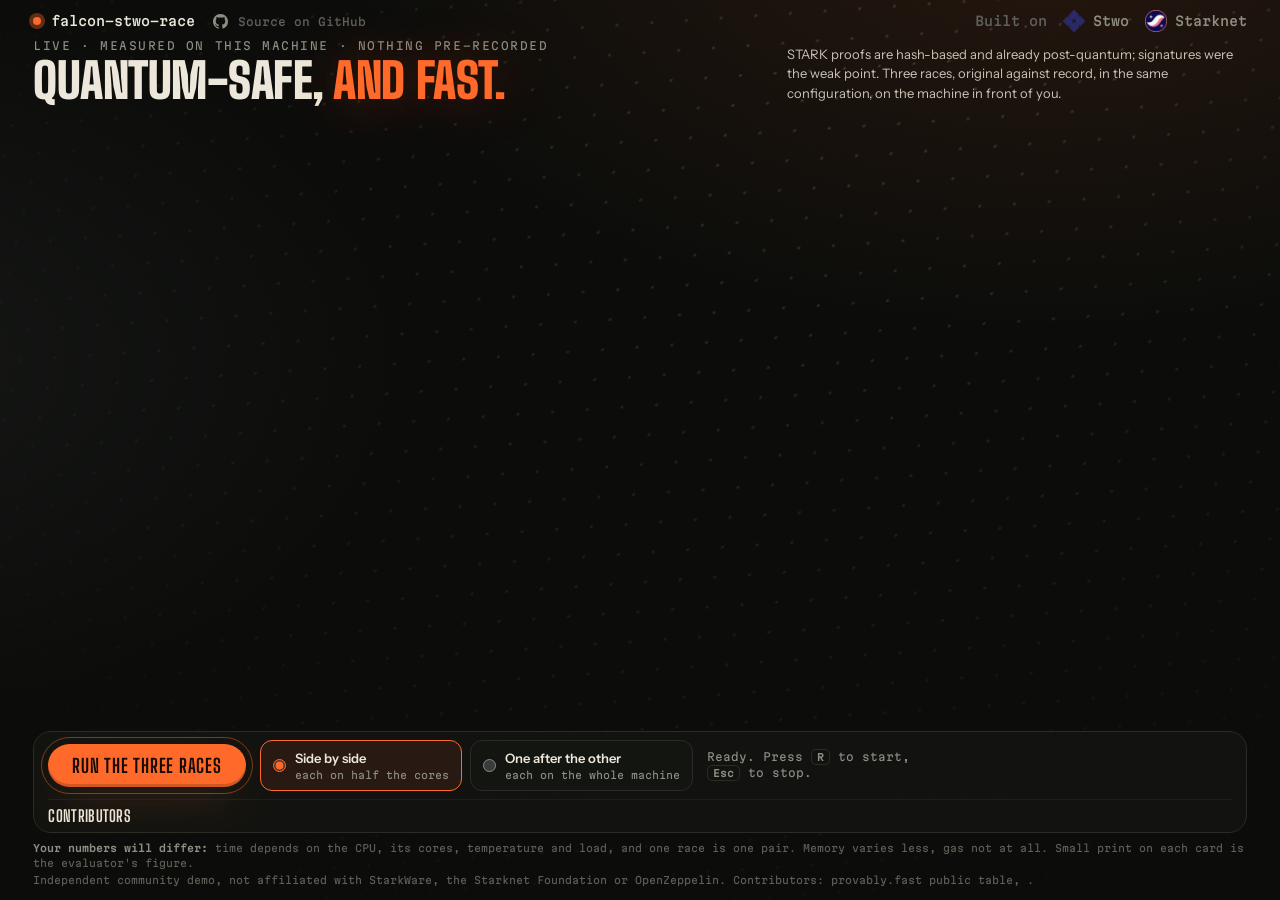
==== web/index.html @ d7d241d5 "Equal card headers, contributors under the run controls, compact text The three cards share their ro" ====
<!doctype html>
<html lang="en">
<head>
  <meta charset="utf-8">
  <meta name="viewport" content="width=device-width, initial-scale=1">
  <title>Falcon × Stwo Race</title>
  <meta name="description" content="Original against record, measured live on this machine: a full Stwo proof, a light proof, and a Falcon-512 signature check on Starknet.">
  <link rel="preconnect" href="https://fonts.googleapis.com">
  <link rel="preconnect" href="https://fonts.gstatic.com" crossorigin>
  <link href="https://fonts.googleapis.com/css2?family=Big+Shoulders+Display:wght@500;700;900&family=Instrument+Sans:wght@400;500;600&family=Martian+Mono:wght@300;400;600&display=swap" rel="stylesheet">
  <link rel="stylesheet" href="styles.css">
</head>
<body>
  <div class="lattice" aria-hidden="true"></div>
  <div class="grain" aria-hidden="true"></div>

  <div class="app">
    <header class="top">
      <a class="brand" href="https://github.com/Nadai2010/falcon-stwo-race" target="_blank" rel="noopener">
        <span class="dot"></span> falcon-stwo-race
        <svg class="gh" viewBox="0 0 16 16" aria-hidden="true"><path fill="currentColor" d="M8 0C3.58 0 0 3.58 0 8c0 3.54 2.29 6.53 5.47 7.59.4.07.55-.17.55-.38 0-.19-.01-.82-.01-1.49-2.01.37-2.53-.49-2.69-.94-.09-.23-.48-.94-.82-1.13-.28-.15-.68-.52-.01-.53.63-.01 1.08.58 1.23.82.72 1.21 1.87.87 2.33.66.07-.52.28-.87.51-1.07-1.78-.2-3.64-.89-3.64-3.95 0-.87.31-1.59.82-2.15-.08-.2-.36-1.02.08-2.12 0 0 .67-.21 2.2.82.64-.18 1.32-.27 2-.27.68 0 1.36.09 2 .27 1.53-1.04 2.2-.82 2.2-.82.44 1.1.16 1.92.08 2.12.51.56.82 1.27.82 2.15 0 3.07-1.87 3.75-3.65 3.95.29.25.54.73.54 1.48 0 1.07-.01 1.93-.01 2.2 0 .21.15.46.55.38A8.013 8.013 0 0016 8c0-4.42-3.58-8-8-8z"/></svg>
        <span class="gh-label">Source on GitHub</span>
      </a>
      <div class="built" aria-label="Built on">
        <span>Built on</span>
        <a href="https://github.com/starkware-libs/stwo" target="_blank" rel="noopener"><img src="assets/starkware-libs.png" alt="">Stwo</a>
        <a href="https://www.starknet.io/" target="_blank" rel="noopener"><img src="assets/starknet-io.png" alt="">Starknet</a>
      </div>
    </header>

    <section class="hero">
      <div class="hero-title">
        <p class="eyebrow">Live · measured on this machine · nothing pre-recorded</p>
        <h1>Quantum-safe, <em>and fast.</em></h1>
      </div>
      <p class="lede">STARK proofs are hash-based and already post-quantum; signatures were the weak point. Three races, original against record, in the same configuration, on the machine in front of you.</p>
    </section>

    <section id="lanes" class="lanes" aria-live="polite"></section>

    <section class="dock">
      <div class="dock-run">
        <button id="go" class="go" type="button">
          <span class="go-ring" aria-hidden="true"></span>
          <span class="go-label">Run the three races</span>
        </button>
        <div class="mode" role="radiogroup" aria-label="How the two sides share the machine">
          <label><input type="radio" name="mode" value="parallel" checked> <span>Side by side</span><small>each on half the cores</small></label>
          <label><input type="radio" name="mode" value="sequential"> <span>One after the other</span><small>each on the whole machine</small></label>
        </div>
        <p class="status" id="status">Ready. Press <kbd>R</kbd> to start, <kbd>Esc</kbd> to stop.</p>
      </div>
      <div class="dock-people">
        <p class="people-head"><span>Contributors</span><small id="people-count"></small></p>
        <ul id="people" class="people"></ul>
      </div>
    </section>

    <footer class="foot">
      <p id="setup" class="setup" hidden></p>
      <p><b>Your numbers will differ:</b> time depends on the CPU, its cores, temperature and load, and one race is one pair. Memory varies less, gas not at all. Small print on each card is the evaluator's figure.</p>
      <p>Independent community demo, not affiliated with StarkWare, the Starknet Foundation or OpenZeppelin. Contributors: provably.fast public table, <span id="people-date"></span>.</p>
    </footer>
  </div>

  <template id="lane-tpl">
    <article class="lane">
      <div class="lane-info">
        <div class="lane-text">
          <div class="kicker-row"><p class="kicker"></p><a class="challenge" target="_blank" rel="noopener"><span></span> <i aria-hidden="true">→</i></a></div>
          <h3 class="lane-title"></h3>
          <p class="lane-sub"></p>
        </div>
        <div class="verdict" hidden><span class="verdict-num"></span><span class="verdict-txt"></span></div>
        <p class="official"></p>
      </div>
      <div class="lane-race">
        <div class="sides">
          <div class="side" data-side="original">
            <div class="side-head"><span class="swatch"></span><span class="chip"></span></div>
            <span class="side-label"></span>
            <div class="readouts"><span class="r-main">—</span><span class="r-sub"></span></div>
          </div>
          <div class="side" data-side="record">
            <div class="side-head"><span class="swatch"></span><span class="chip"></span></div>
            <span class="side-label"></span>
            <div class="readouts"><span class="r-main">—</span><span class="r-sub"></span></div>
          </div>
        </div>
        <div class="viz">
          <canvas class="plot"></canvas>
          <div class="gasbars" hidden>
            <div class="gasbar" data-side="original"><i></i><b></b></div>
            <div class="gasbar" data-side="record"><i></i><b></b></div>
            <div class="gasscale"><span>0</span><span>Sierra gas per verification, same input on both sides</span></div>
          </div>
        </div>
      </div>
    </article>
  </template>

  <script src="app.js" type="module"></script>
</body>
</html>
---- web/styles.css ----
:root {
  --ink: #0b0c0a;
  --panel: rgba(20, 22, 18, 0.80);
  --panel-solid: #141612;
  --line: #2a2d26;
  --line-soft: #1d1f1a;
  --paper: #ece7da;
  --muted: #8e8f84;
  --faint: #5f6158;
  --orig: #a9b2b8;
  --orig-soft: rgba(169, 178, 184, 0.07);
  --rec: #ff6a2b;
  --rec-soft: rgba(255, 106, 43, 0.09);
  --rec-glow: rgba(255, 106, 43, 0.35);
  --ok: #c4f45f;
  --bad: #ff4d6a;
  --display: "Big Shoulders Display", "Arial Narrow", sans-serif;
  --body: "Instrument Sans", "Helvetica Neue", sans-serif;
  --mono: "Martian Mono", ui-monospace, monospace;
  --r: 18px;
  --gutter: clamp(16px, 2.6vw, 48px);
  --ease: cubic-bezier(0.2, 0.8, 0.1, 1);
}

* { box-sizing: border-box; }
[hidden] { display: none !important; }
html { background: var(--ink); color-scheme: dark; }
body {
  margin: 0;
  background:
    radial-gradient(1200px 700px at 82% -10%, rgba(255, 106, 43, 0.11), transparent 60%),
    radial-gradient(900px 600px at -10% 40%, rgba(169, 178, 184, 0.06), transparent 60%),
    var(--ink);
  color: var(--paper);
  font: 400 15px/1.5 var(--body);
  -webkit-font-smoothing: antialiased;
  overflow-x: hidden;
}

/* A skewed 2D lattice: Falcon's security rests on short vectors in lattices like this one. */
.lattice {
  position: fixed; inset: -20%;
  background-image: radial-gradient(circle, rgba(236, 231, 218, 0.15) 1.1px, transparent 1.6px);
  background-size: 34px 30px;
  transform: skewX(-18deg) rotate(-4deg);
  mask-image: radial-gradient(ellipse at 60% 15%, black 10%, transparent 70%);
  pointer-events: none; z-index: 0;
}
.grain {
  position: fixed; inset: 0; pointer-events: none; z-index: 1; opacity: 0.07; mix-blend-mode: overlay;
  background-image: url("data:image/svg+xml;utf8,<svg xmlns='http://www.w3.org/2000/svg' width='160' height='160'><filter id='n'><feTurbulence type='fractalNoise' baseFrequency='0.9' numOctaves='2' stitchTiles='stitch'/></filter><rect width='100%' height='100%' filter='url(%23n)'/></svg>");
}

/* One screen: header, title, three lanes filling the height, dock, footnote. */
.app {
  position: relative; z-index: 2;
  display: grid; grid-template-rows: auto auto minmax(0, 1fr) auto auto;
  min-height: 100vh; padding: 0 var(--gutter);
}
@media (min-width: 1100px) and (min-height: 720px) {
  .app { height: 100vh; }
}

/* Header */
.top { display: flex; justify-content: space-between; align-items: center; padding: 14px 0 6px; font: 500 13px/1 var(--mono); }
.brand { display: flex; align-items: center; gap: 10px; color: var(--paper); text-decoration: none; }
.dot { width: 8px; height: 8px; border-radius: 50%; background: var(--rec); box-shadow: 0 0 0 4px var(--rec-glow); }
.gh { width: 15px; height: 15px; margin-left: 8px; color: var(--muted); transition: color .2s; }
.gh-label { color: var(--faint); font-size: 11px; transition: color .2s; }
.brand:hover .gh, .brand:hover .gh-label { color: var(--paper); }
.built { display: flex; align-items: center; gap: 16px; color: var(--faint); }
.built a { display: flex; align-items: center; gap: 8px; color: var(--muted); text-decoration: none; transition: color .2s; }
.built a:hover { color: var(--paper); }
.built img { width: 22px; height: 22px; border-radius: 6px; }

/* Title row */
.hero { display: grid; grid-template-columns: auto minmax(0, 46ch); justify-content: space-between; align-items: end; gap: 12px 48px; padding: 6px 0 12px; }
.eyebrow { font: 400 11px/1.4 var(--mono); text-transform: uppercase; letter-spacing: 0.14em; color: var(--muted); margin: 0 0 6px; }
h1 { font: 900 clamp(40px, 4.4vw, 76px)/0.9 var(--display); text-transform: uppercase; letter-spacing: -0.01em; margin: 0; }
h1 em { font-style: normal; color: var(--rec); text-shadow: 0 0 60px var(--rec-glow); }
.lede { margin: 0; color: #c9c4b7; font-size: 14px; line-height: 1.5; }
.hero-title, .lede { opacity: 0; animation: rise .8s var(--ease) forwards; }
.lede { animation-delay: 120ms; }

/* Lanes */
/* The three cards share two row tracks (subgrid), so their headers have the same height. */
.lanes { display: grid; grid-template-columns: repeat(3, minmax(0, 1fr)); grid-template-rows: auto minmax(0, 1fr); column-gap: 14px; min-height: 0; }
.lane {
  position: relative; display: grid; grid-row: span 2; grid-template-rows: subgrid; min-height: 0;
  border: 1px solid var(--line); border-radius: var(--r); overflow: hidden;
  background: var(--panel); backdrop-filter: blur(6px);
  opacity: 0; transform: translateY(14px); animation: rise .8s var(--ease) forwards; animation-delay: calc(var(--i) * 110ms + 200ms);
  transition: border-color .4s, box-shadow .4s;
}
.lane::before { content: ""; position: absolute; inset: 0 0 auto; height: 2px; background: linear-gradient(90deg, transparent, var(--rec), transparent); opacity: 0; transition: opacity .4s; }
.lane.active { border-color: #4a4d42; box-shadow: 0 0 0 1px rgba(255, 106, 43, 0.14), 0 30px 80px -40px var(--rec-glow); }
.lane.active::before { opacity: 1; animation: sweep 2.2s linear infinite; background-size: 50% 100%; background-repeat: no-repeat; }
@keyframes sweep { from { background-position: -50% 0; } to { background-position: 150% 0; } }

.lane-info { display: grid; grid-template-columns: minmax(0, 1fr) auto; grid-template-rows: 1fr auto; gap: 6px 14px; padding: 14px 18px 10px; border-bottom: 1px solid var(--line-soft); }
.kicker-row { display: flex; align-items: center; gap: 10px; margin-bottom: 6px; }
.kicker { font: 400 10px var(--mono); text-transform: uppercase; letter-spacing: 0.16em; color: var(--rec); margin: 0; }
.lane-title { font: 700 clamp(22px, 1.8vw, 32px)/0.92 var(--display); text-transform: uppercase; margin: 0 0 5px; }
.lane-sub { color: var(--muted); margin: 0; font-size: 12px; line-height: 1.35; }
.verdict { grid-column: 2; grid-row: 1; display: flex; flex-direction: column; align-items: flex-end; text-align: right; }
.verdict-num { font: 900 clamp(40px, 3.4vw, 62px)/0.86 var(--display); color: var(--rec); letter-spacing: -0.01em; text-shadow: 0 0 40px var(--rec-glow); }
.verdict-txt { font: 600 11.5px var(--body); color: var(--paper); margin-top: 4px; }
.verdict.pop { animation: pop .6s var(--ease); }
@keyframes pop { from { transform: scale(.86); opacity: 0; } to { transform: none; opacity: 1; } }
.official { grid-column: 1 / -1; font: 400 10px/1.55 var(--mono); color: var(--faint); margin: 0; }
.official a { color: var(--muted); }
.challenge {
  flex: none; display: inline-flex; align-items: center; gap: 6px; text-decoration: none;
  font: 600 10px var(--mono); color: var(--paper); padding: 3px 9px; border: 1px solid var(--line); border-radius: 999px;
  transition: border-color .2s, background .2s, color .2s;
}
.challenge i { font-style: normal; color: var(--rec); transition: transform .25s var(--ease); }
.challenge:hover { border-color: var(--rec); background: var(--rec-soft); }
.challenge:hover i { transform: translateX(3px); }

.lane-race { display: grid; grid-template-rows: auto minmax(0, 1fr); gap: 8px; padding: 12px 18px 12px; min-height: 0; }
.sides { display: grid; grid-template-columns: 1fr 1fr; gap: 14px; }
.side { min-width: 0; }
.side-head { display: flex; align-items: center; gap: 8px; }
.swatch { width: 20px; height: 3px; border-radius: 2px; flex: none; }
.side[data-side="original"] .swatch { background: var(--orig); }
.side[data-side="record"] .swatch { background: var(--rec); box-shadow: 0 0 10px var(--rec-glow); }
.side-label { display: block; margin-top: 6px; font-size: 11px; line-height: 1.3; color: var(--muted); }
.chip { margin-left: auto; font: 600 9px var(--mono); text-transform: uppercase; letter-spacing: .1em; padding: 3px 7px; border-radius: 999px; border: 1px solid var(--line); color: var(--faint); white-space: nowrap; }
.chip.run { color: var(--paper); border-color: var(--paper); animation: blink 1.2s steps(2) infinite; }
.chip.ok { color: var(--ink); background: var(--ok); border-color: var(--ok); }
.chip.bad { color: var(--ink); background: var(--bad); border-color: var(--bad); }
@keyframes blink { 50% { opacity: .45; } }
.readouts { display: flex; flex-direction: column; gap: 2px; margin-top: 6px; font-variant-numeric: tabular-nums; }
.r-main { font: 600 clamp(18px, 1.55vw, 28px)/1.05 var(--mono); letter-spacing: -0.03em; white-space: nowrap; }
.lane[data-lane="falcon"] .r-main { font-size: clamp(16px, 1.3vw, 23px); }
.side[data-side="record"] .r-main { color: var(--rec); }
.r-sub { font: 400 10px var(--mono); color: var(--muted); min-height: 1em; overflow: hidden; text-overflow: ellipsis; }
.viz { position: relative; min-height: 130px; border-top: 1px solid var(--line-soft); }
.plot { position: absolute; inset: 6px 0 0; width: 100%; height: calc(100% - 6px); display: block; }
.gasbars { position: absolute; inset: 0; display: flex; flex-direction: column; justify-content: center; gap: 12px; }
.gasbar { position: relative; height: clamp(30px, 4vh, 44px); border-radius: 6px; background: var(--line-soft); overflow: hidden; }
.gasbar i { display: block; height: 100%; width: 0; transition: width 1.4s var(--ease); }
.gasbar b { position: absolute; left: 12px; top: 50%; transform: translateY(-50%); font: 600 11px var(--mono); color: var(--ink); }
.gasbar[data-side="original"] i { background: repeating-linear-gradient(90deg, var(--orig) 0 6px, #8d969c 6px 8px); }
.gasbar[data-side="record"] i { background: var(--rec); box-shadow: 0 0 20px var(--rec-glow); }
.gasbar.scan i { width: 100% !important; background: linear-gradient(90deg, transparent, rgba(236, 231, 218, .22), transparent); background-size: 40% 100%; background-repeat: no-repeat; animation: scan 1.3s linear infinite; }
@keyframes scan { from { background-position: -40% 0; } to { background-position: 140% 0; } }
.gasscale { display: flex; justify-content: space-between; font: 400 10px var(--mono); color: var(--faint); }
@keyframes rise { to { opacity: 1; transform: none; } }

/* Dock: run controls and contributors, under the cards */
/* Dock under the cards: run controls, then the contributors on their own row. */
.dock {
  display: grid; grid-template-columns: minmax(0, 1fr); gap: 10px;
  margin-top: 12px; padding: 12px 16px; border: 1px solid var(--line); border-radius: var(--r); background: var(--panel);
}
.dock-run { display: flex; align-items: center; gap: 14px; flex-wrap: wrap; }
.go {
  position: relative; isolation: isolate;
  border: 0; cursor: pointer; padding: 13px 28px; border-radius: 999px;
  background: var(--rec); color: #160a04;
  font: 700 21px/1 var(--display); text-transform: uppercase; letter-spacing: 0.04em;
  box-shadow: 0 16px 50px -14px var(--rec-glow), inset 0 -3px 0 rgba(0, 0, 0, 0.18);
  transition: transform .25s var(--ease), box-shadow .25s var(--ease), background .2s;
}
.go:hover { transform: translateY(-2px); box-shadow: 0 24px 70px -12px var(--rec-glow), inset 0 -3px 0 rgba(0, 0, 0, 0.18); }
.go:active { transform: translateY(1px); }
.go:focus-visible { outline: 2px solid var(--paper); outline-offset: 4px; }
.go-ring { position: absolute; inset: -7px; border-radius: inherit; border: 1px solid var(--rec); opacity: .45; z-index: -1; animation: ring 2.6s var(--ease) infinite; }
.go.running { background: var(--paper); color: var(--ink); box-shadow: none; }
.go.running .go-ring { border-color: var(--paper); animation-duration: 1.1s; }
@keyframes ring { 0% { transform: scale(1); opacity: .5; } 100% { transform: scale(1.16); opacity: 0; } }
.mode { display: flex; gap: 8px; }
.mode label {
  display: grid; grid-template-columns: auto 1fr; column-gap: 9px; align-items: center;
  padding: 8px 12px; border: 1px solid var(--line); border-radius: 12px; cursor: pointer;
  background: rgba(20, 22, 18, 0.6); transition: border-color .2s, background .2s;
}
.mode label:has(input:checked) { border-color: var(--rec); background: var(--rec-soft); }
.mode input { accent-color: var(--rec); grid-row: span 2; margin: 0; }
.mode span { font-weight: 600; font-size: 13px; }
.mode small { font: 400 10px/1.4 var(--mono); color: var(--muted); }
.status { margin: 0; font: 400 11px/1.5 var(--mono); color: var(--muted); max-width: 26ch; }
.status.live { color: var(--paper); }
kbd { font: 600 10px var(--mono); padding: 1px 5px; border: 1px solid var(--line); border-radius: 5px; color: var(--muted); }

.dock-people { min-width: 0; display: flex; align-items: center; gap: 16px; padding-top: 10px; border-top: 1px solid var(--line-soft); }
.people-head { margin: 0; display: flex; align-items: baseline; gap: 10px; font: 700 16px/1 var(--display); text-transform: uppercase; letter-spacing: .02em; white-space: nowrap; }
.people-head small { font: 400 10px var(--mono); color: var(--muted); text-transform: none; letter-spacing: 0; }
/* Overlapping avatar stack in one row; hover lifts one and names it. */
.people { list-style: none; margin: 0; padding: 0 0 0 10px; display: flex; flex-wrap: nowrap; justify-content: flex-start; }
.people li { margin-left: -10px; transition: margin .3s var(--ease); }
.people:hover li { margin-left: -4px; }
.people a { display: block; border-radius: 50%; position: relative; }
.people img { display: block; width: 30px; height: 30px; border-radius: 50%; border: 2px solid var(--panel-solid); background: var(--panel-solid); transition: transform .25s var(--ease), border-color .25s; }
.people a:hover img, .people a:focus-visible img { transform: translateY(-4px) scale(1.15); border-color: var(--rec); position: relative; z-index: 2; }
.people a::after {
  content: attr(data-login); position: absolute; left: 50%; bottom: calc(100% + 8px); transform: translate(-50%, 4px);
  font: 600 10px var(--mono); white-space: nowrap; color: var(--ink); background: var(--paper); padding: 3px 7px; border-radius: 6px;
  opacity: 0; pointer-events: none; transition: opacity .2s, transform .2s;
}
.people a:hover::after, .people a:focus-visible::after { opacity: 1; transform: translate(-50%, 0); }

/* Footnote */
.foot { padding: 8px 0 10px; font: 400 10px/1.5 var(--mono); color: var(--faint); }
.foot p { margin: 0 0 2px; max-width: 190ch; }
.foot b { color: var(--muted); font-weight: 600; }
.setup { color: #ffc0c9; }
.setup.replay { color: var(--muted); }
.setup code { color: var(--paper); }

@media (max-height: 960px) and (min-width: 1100px) {
  .top { padding: 10px 0 4px; }
  .hero { padding: 2px 0 8px; }
  h1 { font-size: clamp(36px, 3.8vw, 60px); }
  .lede { font-size: 13px; }
  .lane-info { padding: 12px 16px 10px; gap: 6px 12px; }
  .lane-title { font-size: clamp(22px, 1.8vw, 30px); }
  .lane-sub { font-size: 12px; }
  .verdict-num { font-size: clamp(38px, 3.4vw, 58px); }
  .lane-race { padding: 10px 14px; gap: 8px; }
  .viz { min-height: 100px; }
  .dock { margin-top: 8px; padding: 8px 14px; gap: 8px; }
  .dock-people { padding-top: 8px; }
  .go { padding: 12px 24px; font-size: 19px; }
  .people img { width: 26px; height: 26px; }
  .foot { padding: 8px 0 10px; font-size: 10px; }
}
@media (max-width: 1099px) {
  .hero { grid-template-columns: 1fr; }
  .lanes { grid-template-columns: 1fr; grid-template-rows: none; row-gap: 14px; }
  .lane { grid-row: auto; grid-template-rows: auto auto; }
  .viz { height: 200px; }
  .dock-people { flex-direction: column; align-items: flex-start; }
  .people { justify-content: flex-start; flex-wrap: wrap; row-gap: 6px; }
}
@media (max-width: 640px) {
  .built span, .gh-label { display: none; }
  .mode { flex-direction: column; width: 100%; }
  .go { width: 100%; }
  .lane-foot { flex-direction: column; align-items: flex-start; }
}
@media (prefers-reduced-motion: reduce) {
  *, *::before, *::after { animation: none !important; transition: opacity .2s !important; }
  .hero-title, .lede, .lane { opacity: 1; transform: none; }
}
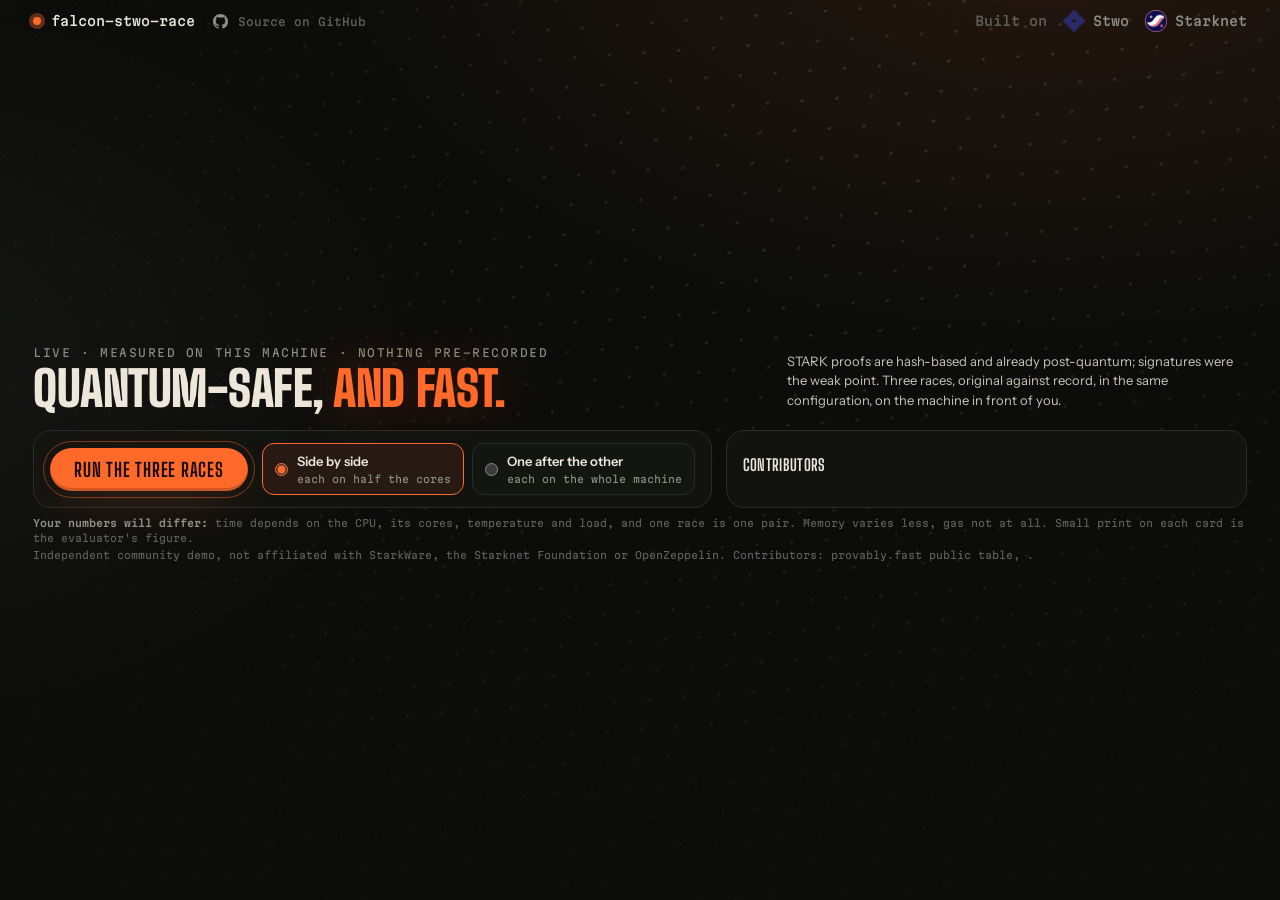
==== commit 403a2e2f: "Shorter cards and separate run and contributors cards Plots keep a fixed, moderate height instead of" ====
--- a/web/index.html
+++ b/web/index.html
@@ -28,6 +28,7 @@
       </div>
     </header>
 
+    <main class="stage">
     <section class="hero">
       <div class="hero-title">
         <p class="eyebrow">Live · measured on this machine · nothing pre-recorded</p>
@@ -39,7 +40,7 @@
     <section id="lanes" class="lanes" aria-live="polite"></section>
 
     <section class="dock">
-      <div class="dock-run">
+      <div class="dock-card dock-run">
         <button id="go" class="go" type="button">
           <span class="go-ring" aria-hidden="true"></span>
           <span class="go-label">Run the three races</span>
@@ -50,7 +51,7 @@
         </div>
         <p class="status" id="status">Ready. Press <kbd>R</kbd> to start, <kbd>Esc</kbd> to stop.</p>
       </div>
-      <div class="dock-people">
+      <div class="dock-card dock-people">
         <p class="people-head"><span>Contributors</span><small id="people-count"></small></p>
         <ul id="people" class="people"></ul>
       </div>
@@ -61,6 +62,7 @@
       <p><b>Your numbers will differ:</b> time depends on the CPU, its cores, temperature and load, and one race is one pair. Memory varies less, gas not at all. Small print on each card is the evaluator's figure.</p>
       <p>Independent community demo, not affiliated with StarkWare, the Starknet Foundation or OpenZeppelin. Contributors: provably.fast public table, <span id="people-date"></span>.</p>
     </footer>
+    </main>
   </div>
 
   <template id="lane-tpl">
--- a/web/styles.css
+++ b/web/styles.css
@@ -54,12 +54,11 @@
 /* One screen: header, title, three lanes filling the height, dock, footnote. */
 .app {
   position: relative; z-index: 2;
-  display: grid; grid-template-rows: auto auto minmax(0, 1fr) auto auto;
+  display: grid; grid-template-rows: auto minmax(0, 1fr);
   min-height: 100vh; padding: 0 var(--gutter);
 }
-@media (min-width: 1100px) and (min-height: 720px) {
-  .app { height: 100vh; }
-}
+/* Everything under the header sits in the middle of the remaining height. */
+.stage { align-self: center; padding-bottom: 2vh; }
 
 /* Header */
 .top { display: flex; justify-content: space-between; align-items: center; padding: 14px 0 6px; font: 500 13px/1 var(--mono); }
@@ -84,7 +83,7 @@
 
 /* Lanes */
 /* The three cards share two row tracks (subgrid), so their headers have the same height. */
-.lanes { display: grid; grid-template-columns: repeat(3, minmax(0, 1fr)); grid-template-rows: auto minmax(0, 1fr); column-gap: 14px; min-height: 0; }
+.lanes { display: grid; grid-template-columns: repeat(3, minmax(0, 1fr)); grid-template-rows: auto auto; column-gap: 14px; }
 .lane {
   position: relative; display: grid; grid-row: span 2; grid-template-rows: subgrid; min-height: 0;
   border: 1px solid var(--line); border-radius: var(--r); overflow: hidden;
@@ -136,7 +135,7 @@
 .lane[data-lane="falcon"] .r-main { font-size: clamp(16px, 1.3vw, 23px); }
 .side[data-side="record"] .r-main { color: var(--rec); }
 .r-sub { font: 400 10px var(--mono); color: var(--muted); min-height: 1em; overflow: hidden; text-overflow: ellipsis; }
-.viz { position: relative; min-height: 130px; border-top: 1px solid var(--line-soft); }
+.viz { position: relative; height: clamp(140px, 22vh, 230px); border-top: 1px solid var(--line-soft); }
 .plot { position: absolute; inset: 6px 0 0; width: 100%; height: calc(100% - 6px); display: block; }
 .gasbars { position: absolute; inset: 0; display: flex; flex-direction: column; justify-content: center; gap: 12px; }
 .gasbar { position: relative; height: clamp(30px, 4vh, 44px); border-radius: 6px; background: var(--line-soft); overflow: hidden; }
@@ -151,10 +150,8 @@
 
 /* Dock: run controls and contributors, under the cards */
 /* Dock under the cards: run controls, then the contributors on their own row. */
-.dock {
-  display: grid; grid-template-columns: minmax(0, 1fr); gap: 10px;
-  margin-top: 12px; padding: 12px 16px; border: 1px solid var(--line); border-radius: var(--r); background: var(--panel);
-}
+.dock { display: grid; grid-template-columns: auto minmax(0, 1fr); gap: 14px; margin-top: 18px; }
+.dock-card { padding: 16px 20px; border: 1px solid var(--line); border-radius: var(--r); background: var(--panel); backdrop-filter: blur(6px); }
 .dock-run { display: flex; align-items: center; gap: 14px; flex-wrap: wrap; }
 .go {
   position: relative; isolation: isolate;
@@ -185,7 +182,7 @@
 .status.live { color: var(--paper); }
 kbd { font: 600 10px var(--mono); padding: 1px 5px; border: 1px solid var(--line); border-radius: 5px; color: var(--muted); }
 
-.dock-people { min-width: 0; display: flex; align-items: center; gap: 16px; padding-top: 10px; border-top: 1px solid var(--line-soft); }
+.dock-people { min-width: 0; display: flex; align-items: center; justify-content: space-between; gap: 18px; }
 .people-head { margin: 0; display: flex; align-items: baseline; gap: 10px; font: 700 16px/1 var(--display); text-transform: uppercase; letter-spacing: .02em; white-space: nowrap; }
 .people-head small { font: 400 10px var(--mono); color: var(--muted); text-transform: none; letter-spacing: 0; }
 /* Overlapping avatar stack in one row; hover lifts one and names it. */
@@ -210,6 +207,10 @@
 .setup.replay { color: var(--muted); }
 .setup code { color: var(--paper); }
 
+@media (max-width: 1599px) and (min-width: 1100px) {
+  .status { display: none; }
+  .dock-people { flex-direction: column; align-items: flex-start; justify-content: center; gap: 8px; }
+}
 @media (max-height: 960px) and (min-width: 1100px) {
   .top { padding: 10px 0 4px; }
   .hero { padding: 2px 0 8px; }
@@ -220,9 +221,9 @@
   .lane-sub { font-size: 12px; }
   .verdict-num { font-size: clamp(38px, 3.4vw, 58px); }
   .lane-race { padding: 10px 14px; gap: 8px; }
-  .viz { min-height: 100px; }
-  .dock { margin-top: 8px; padding: 8px 14px; gap: 8px; }
-  .dock-people { padding-top: 8px; }
+  .viz { height: clamp(120px, 20vh, 190px); }
+  .dock { margin-top: 12px; }
+  .dock-card { padding: 12px 16px; }
   .go { padding: 12px 24px; font-size: 19px; }
   .people img { width: 26px; height: 26px; }
   .foot { padding: 8px 0 10px; font-size: 10px; }
@@ -232,6 +233,7 @@
   .lanes { grid-template-columns: 1fr; grid-template-rows: none; row-gap: 14px; }
   .lane { grid-row: auto; grid-template-rows: auto auto; }
   .viz { height: 200px; }
+  .dock { grid-template-columns: 1fr; }
   .dock-people { flex-direction: column; align-items: flex-start; }
   .people { justify-content: flex-start; flex-wrap: wrap; row-gap: 6px; }
 }
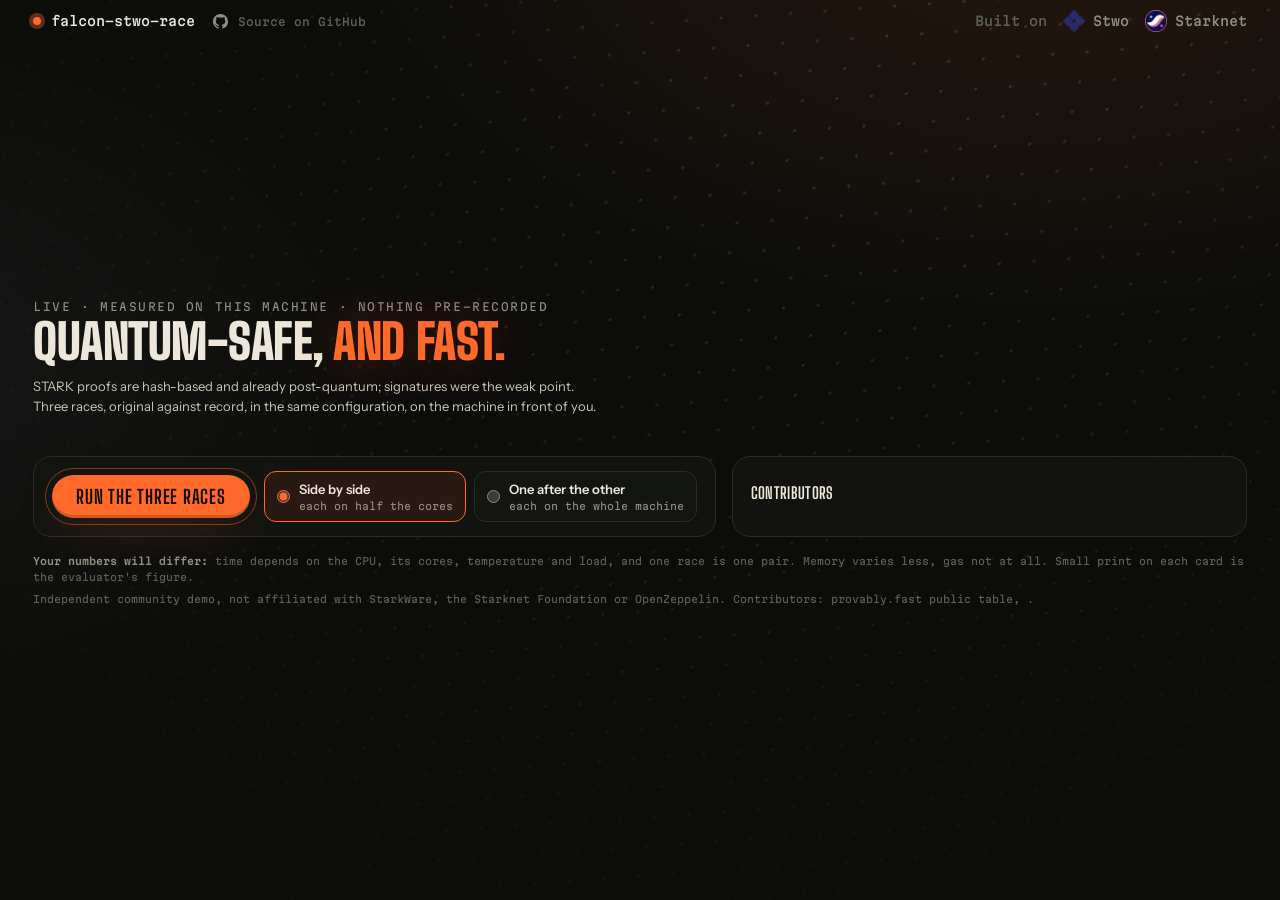
==== commit 5d8dc023: "More room between title, cards, dock and footnote; lede under the title The two sentences of the led" ====
--- a/web/index.html
+++ b/web/index.html
@@ -33,8 +33,8 @@
       <div class="hero-title">
         <p class="eyebrow">Live · measured on this machine · nothing pre-recorded</p>
         <h1>Quantum-safe, <em>and fast.</em></h1>
+        <p class="lede"><span>STARK proofs are hash-based and already post-quantum; signatures were the weak point.</span> <span>Three races, original against record, in the same configuration, on the machine in front of you.</span></p>
       </div>
-      <p class="lede">STARK proofs are hash-based and already post-quantum; signatures were the weak point. Three races, original against record, in the same configuration, on the machine in front of you.</p>
     </section>
 
     <section id="lanes" class="lanes" aria-live="polite"></section>
--- a/web/styles.css
+++ b/web/styles.css
@@ -73,11 +73,12 @@
 .built img { width: 22px; height: 22px; border-radius: 6px; }
 
 /* Title row */
-.hero { display: grid; grid-template-columns: auto minmax(0, 46ch); justify-content: space-between; align-items: end; gap: 12px 48px; padding: 6px 0 12px; }
+.hero { padding: 10px 0 30px; }
 .eyebrow { font: 400 11px/1.4 var(--mono); text-transform: uppercase; letter-spacing: 0.14em; color: var(--muted); margin: 0 0 6px; }
 h1 { font: 900 clamp(40px, 4.4vw, 76px)/0.9 var(--display); text-transform: uppercase; letter-spacing: -0.01em; margin: 0; }
 h1 em { font-style: normal; color: var(--rec); text-shadow: 0 0 60px var(--rec-glow); }
-.lede { margin: 0; color: #c9c4b7; font-size: 14px; line-height: 1.5; }
+.lede { margin: 12px 0 0; color: #c9c4b7; font-size: 15px; line-height: 1.55; }
+.lede span { display: block; }
 .hero-title, .lede { opacity: 0; animation: rise .8s var(--ease) forwards; }
 .lede { animation-delay: 120ms; }
 
@@ -150,8 +151,8 @@
 
 /* Dock: run controls and contributors, under the cards */
 /* Dock under the cards: run controls, then the contributors on their own row. */
-.dock { display: grid; grid-template-columns: auto minmax(0, 1fr); gap: 14px; margin-top: 18px; }
-.dock-card { padding: 16px 20px; border: 1px solid var(--line); border-radius: var(--r); background: var(--panel); backdrop-filter: blur(6px); }
+.dock { display: grid; grid-template-columns: auto minmax(0, 1fr); gap: 16px; margin-top: 30px; }
+.dock-card { padding: 20px 24px; border: 1px solid var(--line); border-radius: var(--r); background: var(--panel); backdrop-filter: blur(6px); }
 .dock-run { display: flex; align-items: center; gap: 14px; flex-wrap: wrap; }
 .go {
   position: relative; isolation: isolate;
@@ -200,8 +201,8 @@
 .people a:hover::after, .people a:focus-visible::after { opacity: 1; transform: translate(-50%, 0); }
 
 /* Footnote */
-.foot { padding: 8px 0 10px; font: 400 10px/1.5 var(--mono); color: var(--faint); }
-.foot p { margin: 0 0 2px; max-width: 190ch; }
+.foot { padding: 26px 0 16px; font: 400 10px/1.6 var(--mono); color: var(--faint); }
+.foot p { margin: 0 0 6px; max-width: 190ch; }
 .foot b { color: var(--muted); font-weight: 600; }
 .setup { color: #ffc0c9; }
 .setup.replay { color: var(--muted); }
@@ -213,7 +214,7 @@
 }
 @media (max-height: 960px) and (min-width: 1100px) {
   .top { padding: 10px 0 4px; }
-  .hero { padding: 2px 0 8px; }
+  .hero { padding: 4px 0 20px; }
   h1 { font-size: clamp(36px, 3.8vw, 60px); }
   .lede { font-size: 13px; }
   .lane-info { padding: 12px 16px 10px; gap: 6px 12px; }
@@ -222,14 +223,13 @@
   .verdict-num { font-size: clamp(38px, 3.4vw, 58px); }
   .lane-race { padding: 10px 14px; gap: 8px; }
   .viz { height: clamp(120px, 20vh, 190px); }
-  .dock { margin-top: 12px; }
-  .dock-card { padding: 12px 16px; }
+  .dock { margin-top: 20px; }
+  .dock-card { padding: 14px 18px; }
   .go { padding: 12px 24px; font-size: 19px; }
   .people img { width: 26px; height: 26px; }
-  .foot { padding: 8px 0 10px; font-size: 10px; }
+  .foot { padding: 16px 0 10px; font-size: 10px; }
 }
 @media (max-width: 1099px) {
-  .hero { grid-template-columns: 1fr; }
   .lanes { grid-template-columns: 1fr; grid-template-rows: none; row-gap: 14px; }
   .lane { grid-row: auto; grid-template-rows: auto auto; }
   .viz { height: 200px; }
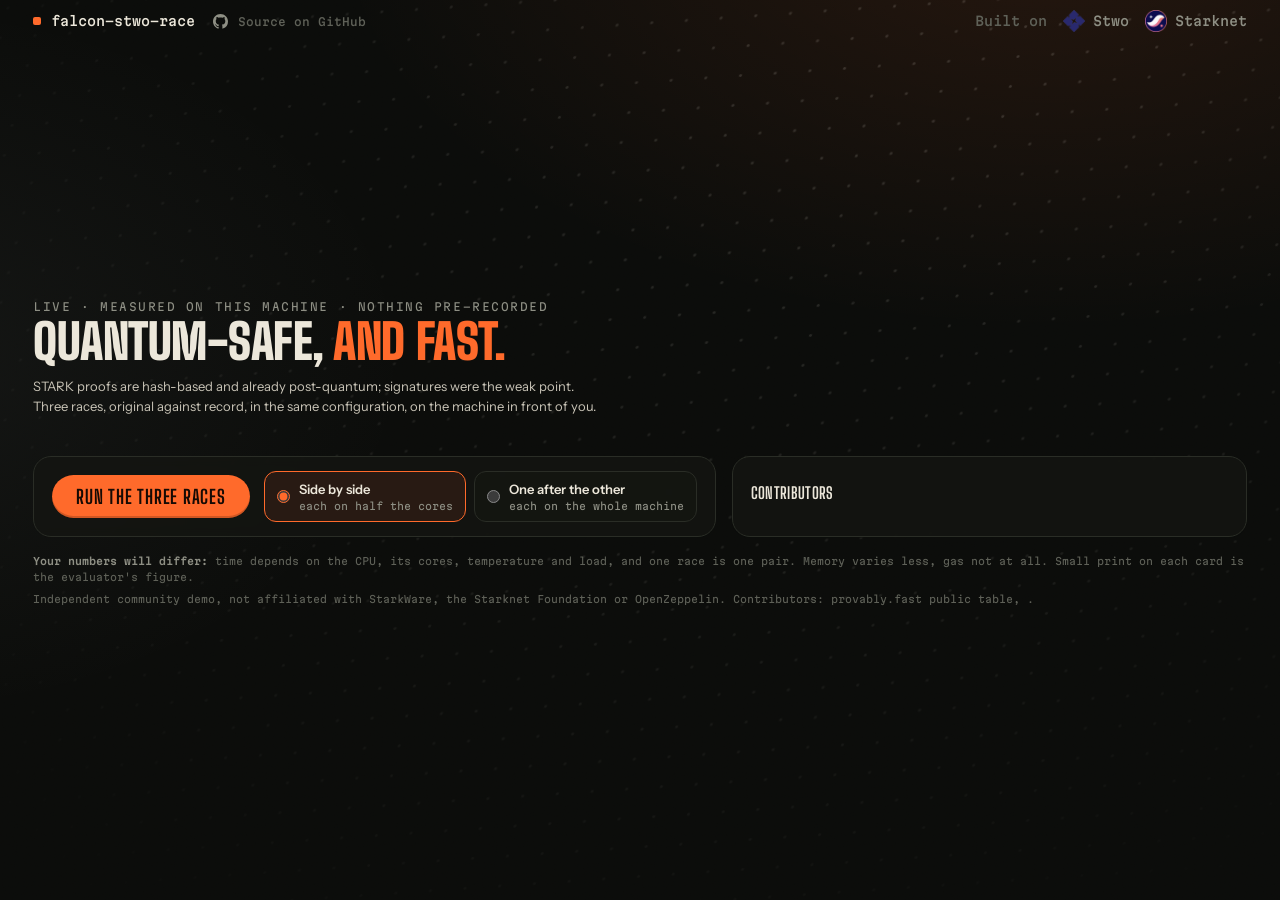
==== commit 52273ebc: "Mainnet price in the Falcon card and a quieter design After the Falcon race the server prices one Fa" ====
--- a/web/index.html
+++ b/web/index.html
@@ -43,7 +43,7 @@
       <div class="dock-card dock-run">
         <button id="go" class="go" type="button">
           <span class="go-ring" aria-hidden="true"></span>
-          <span class="go-label">Run the three races</span>
+          <span class="go-label"><span class="go-run">Run the three races</span><span class="go-stop" aria-hidden="true">Stop</span></span>
         </button>
         <div class="mode" role="radiogroup" aria-label="How the two sides share the machine">
           <label><input type="radio" name="mode" value="parallel" checked> <span>Side by side</span><small>each on half the cores</small></label>
@@ -95,6 +95,13 @@
             <div class="gasbar" data-side="original"><i></i><b></b></div>
             <div class="gasbar" data-side="record"><i></i><b></b></div>
             <div class="gasscale"><span>0</span><span>Sierra gas per verification, same input on both sides</span></div>
+            <div class="mainnet">
+              <div class="mn-head"><span class="mn-title">On Starknet mainnet</span><span class="mn-ratio"></span></div>
+              <div class="mn-row" data-side="original"><span class="mn-label">OpenZeppelin account</span><span class="mn-strk">…</span><span class="mn-usd"></span></div>
+              <div class="mn-row" data-side="record"><span class="mn-label">Record account</span><span class="mn-strk">…</span><span class="mn-usd"></span></div>
+              <div class="mn-foot"><span class="mn-meta"></span><span class="mn-src"></span></div>
+              <p class="mn-note">One Falcon-signed transaction per account, simulated on Starknet mainnet and not broadcast; both signatures need the same number of SHAKE blocks. Updated each time the race signs; USD at the live market price.</p>
+            </div>
           </div>
         </div>
       </div>
--- a/web/styles.css
+++ b/web/styles.css
@@ -12,7 +12,7 @@
   --rec: #ff6a2b;
   --rec-soft: rgba(255, 106, 43, 0.09);
   --rec-glow: rgba(255, 106, 43, 0.35);
-  --ok: #c4f45f;
+  --ok: #a3c08a;
   --bad: #ff4d6a;
   --display: "Big Shoulders Display", "Arial Narrow", sans-serif;
   --body: "Instrument Sans", "Helvetica Neue", sans-serif;
@@ -63,7 +63,7 @@
 /* Header */
 .top { display: flex; justify-content: space-between; align-items: center; padding: 14px 0 6px; font: 500 13px/1 var(--mono); }
 .brand { display: flex; align-items: center; gap: 10px; color: var(--paper); text-decoration: none; }
-.dot { width: 8px; height: 8px; border-radius: 50%; background: var(--rec); box-shadow: 0 0 0 4px var(--rec-glow); }
+.dot { width: 8px; height: 8px; border-radius: 2px; background: var(--rec); }
 .gh { width: 15px; height: 15px; margin-left: 8px; color: var(--muted); transition: color .2s; }
 .gh-label { color: var(--faint); font-size: 11px; transition: color .2s; }
 .brand:hover .gh, .brand:hover .gh-label { color: var(--paper); }
@@ -76,7 +76,7 @@
 .hero { padding: 10px 0 30px; }
 .eyebrow { font: 400 11px/1.4 var(--mono); text-transform: uppercase; letter-spacing: 0.14em; color: var(--muted); margin: 0 0 6px; }
 h1 { font: 900 clamp(40px, 4.4vw, 76px)/0.9 var(--display); text-transform: uppercase; letter-spacing: -0.01em; margin: 0; }
-h1 em { font-style: normal; color: var(--rec); text-shadow: 0 0 60px var(--rec-glow); }
+h1 em { font-style: normal; color: var(--rec); }
 .lede { margin: 12px 0 0; color: #c9c4b7; font-size: 15px; line-height: 1.55; }
 .lede span { display: block; }
 .hero-title, .lede { opacity: 0; animation: rise .8s var(--ease) forwards; }
@@ -92,10 +92,10 @@
   opacity: 0; transform: translateY(14px); animation: rise .8s var(--ease) forwards; animation-delay: calc(var(--i) * 110ms + 200ms);
   transition: border-color .4s, box-shadow .4s;
 }
-.lane::before { content: ""; position: absolute; inset: 0 0 auto; height: 2px; background: linear-gradient(90deg, transparent, var(--rec), transparent); opacity: 0; transition: opacity .4s; }
-.lane.active { border-color: #4a4d42; box-shadow: 0 0 0 1px rgba(255, 106, 43, 0.14), 0 30px 80px -40px var(--rec-glow); }
-.lane.active::before { opacity: 1; animation: sweep 2.2s linear infinite; background-size: 50% 100%; background-repeat: no-repeat; }
-@keyframes sweep { from { background-position: -50% 0; } to { background-position: 150% 0; } }
+.lane::before { content: ""; position: absolute; inset: 0 0 auto; height: 2px; background: var(--rec); transform: scaleX(0); transform-origin: left; transition: transform .6s var(--ease); }
+.lane:hover { border-color: #3a3d34; }
+.lane.active { border-color: rgba(255, 106, 43, 0.38); }
+.lane.active::before { transform: scaleX(1); }
 
 .lane-info { display: grid; grid-template-columns: minmax(0, 1fr) auto; grid-template-rows: 1fr auto; gap: 6px 14px; padding: 14px 18px 10px; border-bottom: 1px solid var(--line-soft); }
 .kicker-row { display: flex; align-items: center; gap: 10px; margin-bottom: 6px; }
@@ -103,7 +103,7 @@
 .lane-title { font: 700 clamp(22px, 1.8vw, 32px)/0.92 var(--display); text-transform: uppercase; margin: 0 0 5px; }
 .lane-sub { color: var(--muted); margin: 0; font-size: 12px; line-height: 1.35; }
 .verdict { grid-column: 2; grid-row: 1; display: flex; flex-direction: column; align-items: flex-end; text-align: right; }
-.verdict-num { font: 900 clamp(40px, 3.4vw, 62px)/0.86 var(--display); color: var(--rec); letter-spacing: -0.01em; text-shadow: 0 0 40px var(--rec-glow); }
+.verdict-num { font: 900 clamp(40px, 3.4vw, 62px)/0.86 var(--display); color: var(--rec); letter-spacing: -0.01em; }
 .verdict-txt { font: 600 11.5px var(--body); color: var(--paper); margin-top: 4px; }
 .verdict.pop { animation: pop .6s var(--ease); }
 @keyframes pop { from { transform: scale(.86); opacity: 0; } to { transform: none; opacity: 1; } }
@@ -119,34 +119,59 @@
 .challenge:hover i { transform: translateX(3px); }
 
 .lane-race { display: grid; grid-template-rows: auto minmax(0, 1fr); gap: 8px; padding: 12px 18px 12px; min-height: 0; }
-.sides { display: grid; grid-template-columns: 1fr 1fr; gap: 14px; }
+.sides { display: grid; grid-template-columns: 1fr 1fr; gap: 0; }
+.side + .side { padding-left: 16px; border-left: 1px solid var(--line-soft); }
+.side:first-child { padding-right: 16px; }
 .side { min-width: 0; }
 .side-head { display: flex; align-items: center; gap: 8px; }
 .swatch { width: 20px; height: 3px; border-radius: 2px; flex: none; }
 .side[data-side="original"] .swatch { background: var(--orig); }
-.side[data-side="record"] .swatch { background: var(--rec); box-shadow: 0 0 10px var(--rec-glow); }
+.side[data-side="record"] .swatch { background: var(--rec); }
 .side-label { display: block; margin-top: 6px; font-size: 11px; line-height: 1.3; color: var(--muted); }
-.chip { margin-left: auto; font: 600 9px var(--mono); text-transform: uppercase; letter-spacing: .1em; padding: 3px 7px; border-radius: 999px; border: 1px solid var(--line); color: var(--faint); white-space: nowrap; }
-.chip.run { color: var(--paper); border-color: var(--paper); animation: blink 1.2s steps(2) infinite; }
-.chip.ok { color: var(--ink); background: var(--ok); border-color: var(--ok); }
-.chip.bad { color: var(--ink); background: var(--bad); border-color: var(--bad); }
-@keyframes blink { 50% { opacity: .45; } }
+/* Status: quiet text with a thin mark (check, spinner or cross), no pill. */
+.chip {
+  margin-left: auto; display: inline-flex; align-items: center; gap: 6px;
+  font: 500 10px/1 var(--mono); letter-spacing: .06em; text-transform: uppercase; color: var(--faint); white-space: nowrap;
+  transition: color .3s;
+}
+.chip::before { content: ""; width: 10px; height: 10px; flex: none; }
+.chip.run { color: var(--muted); }
+.chip.run::before { width: 9px; height: 9px; border: 1.2px solid currentColor; border-right-color: transparent; border-radius: 50%; animation: spin .9s linear infinite; }
+.chip.ok { color: var(--ok); }
+.chip.ok::before { background: currentColor; -webkit-mask: url("data:image/svg+xml;utf8,<svg xmlns='http://www.w3.org/2000/svg' viewBox='0 0 10 10'><path d='M1.5 5.2 4 7.6 8.6 2.4' fill='none' stroke='black' stroke-width='1.4' stroke-linecap='round' stroke-linejoin='round'/></svg>") center / contain no-repeat; mask: url("data:image/svg+xml;utf8,<svg xmlns='http://www.w3.org/2000/svg' viewBox='0 0 10 10'><path d='M1.5 5.2 4 7.6 8.6 2.4' fill='none' stroke='black' stroke-width='1.4' stroke-linecap='round' stroke-linejoin='round'/></svg>") center / contain no-repeat; }
+.chip.bad { color: var(--bad); }
+.chip.bad::before { background: currentColor; -webkit-mask: url("data:image/svg+xml;utf8,<svg xmlns='http://www.w3.org/2000/svg' viewBox='0 0 10 10'><path d='M2.5 2.5l5 5M7.5 2.5l-5 5' stroke='black' stroke-width='1.4' stroke-linecap='round'/></svg>") center / contain no-repeat; mask: url("data:image/svg+xml;utf8,<svg xmlns='http://www.w3.org/2000/svg' viewBox='0 0 10 10'><path d='M2.5 2.5l5 5M7.5 2.5l-5 5' stroke='black' stroke-width='1.4' stroke-linecap='round'/></svg>") center / contain no-repeat; }
+@keyframes spin { to { transform: rotate(360deg); } }
 .readouts { display: flex; flex-direction: column; gap: 2px; margin-top: 6px; font-variant-numeric: tabular-nums; }
 .r-main { font: 600 clamp(18px, 1.55vw, 28px)/1.05 var(--mono); letter-spacing: -0.03em; white-space: nowrap; }
 .lane[data-lane="falcon"] .r-main { font-size: clamp(16px, 1.3vw, 23px); }
 .side[data-side="record"] .r-main { color: var(--rec); }
 .r-sub { font: 400 10px var(--mono); color: var(--muted); min-height: 1em; overflow: hidden; text-overflow: ellipsis; }
-.viz { position: relative; height: clamp(140px, 22vh, 230px); border-top: 1px solid var(--line-soft); }
+.viz { position: relative; height: clamp(205px, 24vh, 250px); border-top: 1px solid var(--line-soft); }
 .plot { position: absolute; inset: 6px 0 0; width: 100%; height: calc(100% - 6px); display: block; }
-.gasbars { position: absolute; inset: 0; display: flex; flex-direction: column; justify-content: center; gap: 12px; }
-.gasbar { position: relative; height: clamp(30px, 4vh, 44px); border-radius: 6px; background: var(--line-soft); overflow: hidden; }
+.gasbars { position: absolute; inset: 0; display: flex; flex-direction: column; justify-content: flex-start; gap: 8px; padding-top: 12px; }
+.gasbar { position: relative; flex: none; height: clamp(22px, 2.8vh, 30px); border-radius: 5px; background: var(--line-soft); overflow: hidden; }
 .gasbar i { display: block; height: 100%; width: 0; transition: width 1.4s var(--ease); }
 .gasbar b { position: absolute; left: 12px; top: 50%; transform: translateY(-50%); font: 600 11px var(--mono); color: var(--ink); }
 .gasbar[data-side="original"] i { background: repeating-linear-gradient(90deg, var(--orig) 0 6px, #8d969c 6px 8px); }
-.gasbar[data-side="record"] i { background: var(--rec); box-shadow: 0 0 20px var(--rec-glow); }
+.gasbar[data-side="record"] i { background: var(--rec); }
 .gasbar.scan i { width: 100% !important; background: linear-gradient(90deg, transparent, rgba(236, 231, 218, .22), transparent); background-size: 40% 100%; background-repeat: no-repeat; animation: scan 1.3s linear infinite; }
 @keyframes scan { from { background-position: -40% 0; } to { background-position: 140% 0; } }
-.gasscale { display: flex; justify-content: space-between; font: 400 10px var(--mono); color: var(--faint); }
+.gasscale { flex: none; display: flex; justify-content: space-between; font: 400 10px var(--mono); color: var(--faint); }
+
+/* Mainnet price of one Falcon-signed transaction, per account. */
+.mainnet { margin-top: 6px; padding-top: 10px; border-top: 1px solid var(--line-soft); display: grid; gap: 5px; }
+.mn-head { display: flex; justify-content: space-between; align-items: baseline; gap: 12px; }
+.mn-title { font: 700 14px/1 var(--display); text-transform: uppercase; letter-spacing: .04em; color: var(--paper); white-space: nowrap; }
+.mn-ratio { font: 600 11px var(--mono); color: var(--rec); white-space: nowrap; }
+.mn-foot { display: flex; justify-content: space-between; gap: 12px; font: 400 10px var(--mono); color: var(--faint); }
+.mn-meta { font: 400 10px var(--mono); color: var(--faint); }
+.mainnet.busy .mn-meta { color: var(--muted); }
+.mn-row { display: grid; grid-template-columns: 1fr auto 72px; align-items: baseline; gap: 12px; font: 400 11px var(--mono); color: var(--muted); font-variant-numeric: tabular-nums; }
+.mn-strk { font: 600 13px var(--mono); color: var(--paper); }
+.mn-row[data-side="record"] .mn-strk { color: var(--rec); }
+.mn-usd { text-align: right; color: var(--muted); }
+.mn-note { margin: 2px 0 0; font: 400 9.5px/1.45 var(--mono); color: var(--faint); }
 @keyframes rise { to { opacity: 1; transform: none; } }
 
 /* Dock: run controls and contributors, under the cards */
@@ -159,15 +184,20 @@
   border: 0; cursor: pointer; padding: 13px 28px; border-radius: 999px;
   background: var(--rec); color: #160a04;
   font: 700 21px/1 var(--display); text-transform: uppercase; letter-spacing: 0.04em;
-  box-shadow: 0 16px 50px -14px var(--rec-glow), inset 0 -3px 0 rgba(0, 0, 0, 0.18);
+  box-shadow: inset 0 -2px 0 rgba(0, 0, 0, 0.18);
   transition: transform .25s var(--ease), box-shadow .25s var(--ease), background .2s;
 }
-.go:hover { transform: translateY(-2px); box-shadow: 0 24px 70px -12px var(--rec-glow), inset 0 -3px 0 rgba(0, 0, 0, 0.18); }
+.go:hover { transform: translateY(-1px); background: #ff7a40; }
 .go:active { transform: translateY(1px); }
 .go:focus-visible { outline: 2px solid var(--paper); outline-offset: 4px; }
-.go-ring { position: absolute; inset: -7px; border-radius: inherit; border: 1px solid var(--rec); opacity: .45; z-index: -1; animation: ring 2.6s var(--ease) infinite; }
+/* Both labels share one grid cell, so Run and Stop give the button the same width. */
+.go-label { display: grid; }
+.go-label > span { grid-area: 1 / 1; text-align: center; transition: opacity .2s; }
+.go-label > span[aria-hidden="true"] { opacity: 0; }
+.go-ring { position: absolute; inset: -6px; border-radius: inherit; border: 1px solid var(--rec); opacity: 0; z-index: -1; }
+.go.running .go-ring { opacity: .5; animation: ring 1.4s var(--ease) infinite; }
 .go.running { background: var(--paper); color: var(--ink); box-shadow: none; }
-.go.running .go-ring { border-color: var(--paper); animation-duration: 1.1s; }
+.go.running .go-ring { border-color: var(--paper); }
 @keyframes ring { 0% { transform: scale(1); opacity: .5; } 100% { transform: scale(1.16); opacity: 0; } }
 .mode { display: flex; gap: 8px; }
 .mode label {
@@ -222,7 +252,7 @@
   .lane-sub { font-size: 12px; }
   .verdict-num { font-size: clamp(38px, 3.4vw, 58px); }
   .lane-race { padding: 10px 14px; gap: 8px; }
-  .viz { height: clamp(120px, 20vh, 190px); }
+  .viz { height: clamp(200px, 23vh, 220px); }
   .dock { margin-top: 20px; }
   .dock-card { padding: 14px 18px; }
   .go { padding: 12px 24px; font-size: 19px; }
@@ -232,7 +262,7 @@
 @media (max-width: 1099px) {
   .lanes { grid-template-columns: 1fr; grid-template-rows: none; row-gap: 14px; }
   .lane { grid-row: auto; grid-template-rows: auto auto; }
-  .viz { height: 200px; }
+  .viz { height: 230px; }
   .dock { grid-template-columns: 1fr; }
   .dock-people { flex-direction: column; align-items: flex-start; }
   .people { justify-content: flex-start; flex-wrap: wrap; row-gap: 6px; }
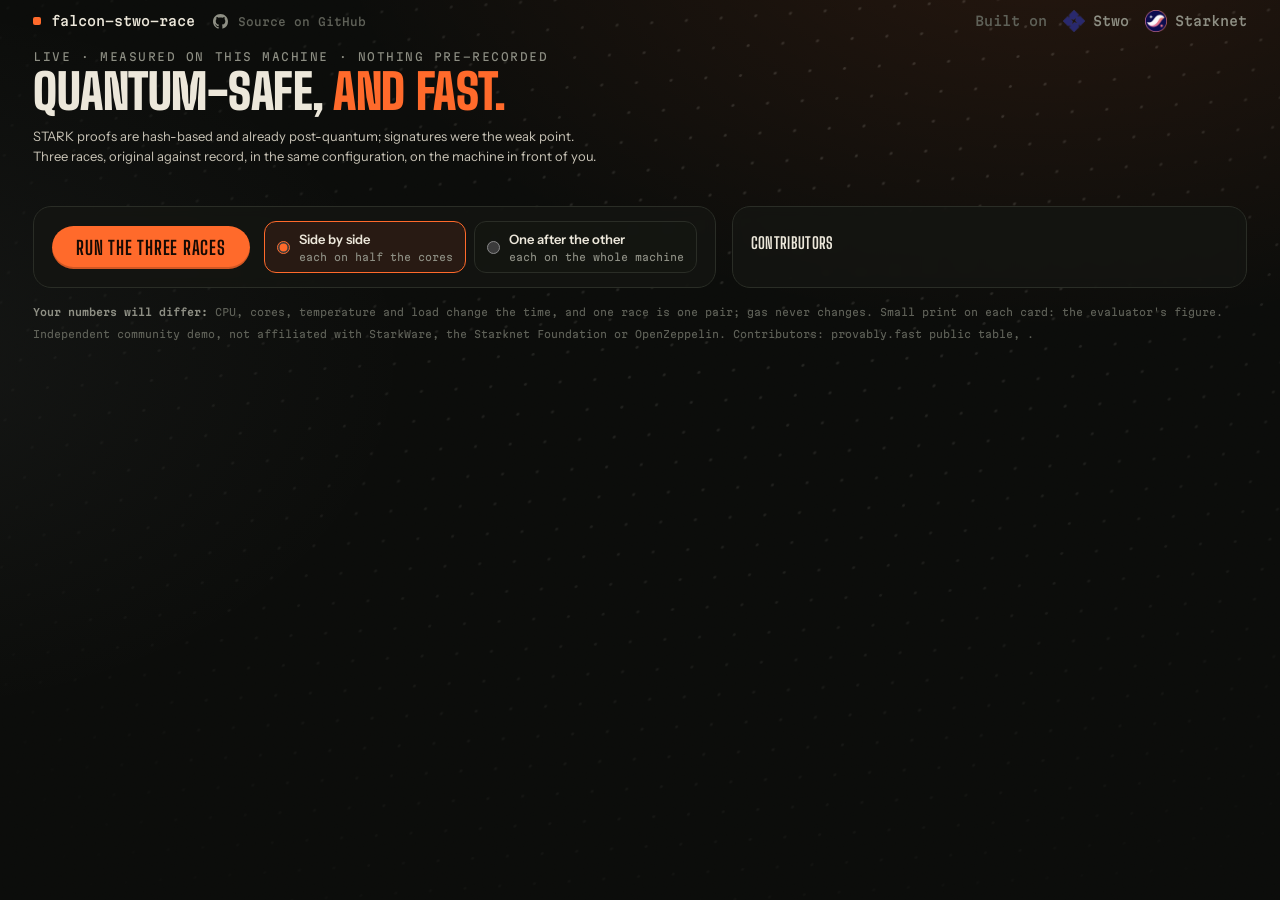
==== commit a3bb9250: "Faster mainnet price, credits in the cards, one-line footnote The mainnet simulation now starts with" ====
--- a/web/index.html
+++ b/web/index.html
@@ -59,7 +59,7 @@
 
     <footer class="foot">
       <p id="setup" class="setup" hidden></p>
-      <p><b>Your numbers will differ:</b> time depends on the CPU, its cores, temperature and load, and one race is one pair. Memory varies less, gas not at all. Small print on each card is the evaluator's figure.</p>
+      <p><b>Your numbers will differ:</b> CPU, cores, temperature and load change the time, and one race is one pair; gas never changes. Small print on each card: the evaluator's figure.</p>
       <p>Independent community demo, not affiliated with StarkWare, the Starknet Foundation or OpenZeppelin. Contributors: provably.fast public table, <span id="people-date"></span>.</p>
     </footer>
     </main>
@@ -94,13 +94,13 @@
           <div class="gasbars" hidden>
             <div class="gasbar" data-side="original"><i></i><b></b></div>
             <div class="gasbar" data-side="record"><i></i><b></b></div>
-            <div class="gasscale"><span>0</span><span>Sierra gas per verification, same input on both sides</span></div>
+            <div class="gasscale"><span>Sierra gas of one verification, the repository's 9-block signature on both sides</span></div>
             <div class="mainnet">
               <div class="mn-head"><span class="mn-title">On Starknet mainnet</span><span class="mn-ratio"></span></div>
               <div class="mn-row" data-side="original"><span class="mn-label">OpenZeppelin account</span><span class="mn-strk">…</span><span class="mn-usd"></span></div>
               <div class="mn-row" data-side="record"><span class="mn-label">Record account</span><span class="mn-strk">…</span><span class="mn-usd"></span></div>
               <div class="mn-foot"><span class="mn-meta"></span><span class="mn-src"></span></div>
-              <p class="mn-note">One Falcon-signed transaction per account, simulated on Starknet mainnet and not broadcast; both signatures need the same number of SHAKE blocks. Updated each time the race signs; USD at the live market price.</p>
+              <p class="mn-note">One Falcon-signed transaction per account, simulated on mainnet (not broadcast), same SHAKE block count. USD at the live price.</p>
             </div>
           </div>
         </div>
--- a/web/styles.css
+++ b/web/styles.css
@@ -58,7 +58,7 @@
   min-height: 100vh; padding: 0 var(--gutter);
 }
 /* Everything under the header sits in the middle of the remaining height. */
-.stage { align-self: center; padding-bottom: 2vh; }
+.stage { align-self: start; padding: 1vh 0 2vh; }
 
 /* Header */
 .top { display: flex; justify-content: space-between; align-items: center; padding: 14px 0 6px; font: 500 13px/1 var(--mono); }
@@ -109,6 +109,7 @@
 @keyframes pop { from { transform: scale(.86); opacity: 0; } to { transform: none; opacity: 1; } }
 .official { grid-column: 1 / -1; font: 400 10px/1.55 var(--mono); color: var(--faint); margin: 0; }
 .official a { color: var(--muted); }
+.official .who { color: var(--rec); }
 .challenge {
   flex: none; display: inline-flex; align-items: center; gap: 6px; text-decoration: none;
   font: 600 10px var(--mono); color: var(--paper); padding: 3px 9px; border: 1px solid var(--line); border-radius: 999px;
@@ -149,7 +150,10 @@
 .r-sub { font: 400 10px var(--mono); color: var(--muted); min-height: 1em; overflow: hidden; text-overflow: ellipsis; }
 .viz { position: relative; height: clamp(205px, 24vh, 250px); border-top: 1px solid var(--line-soft); }
 .plot { position: absolute; inset: 6px 0 0; width: 100%; height: calc(100% - 6px); display: block; }
-.gasbars { position: absolute; inset: 0; display: flex; flex-direction: column; justify-content: flex-start; gap: 8px; padding-top: 12px; }
+.gasbars { position: absolute; inset: 0; display: flex; flex-direction: column; justify-content: flex-start; gap: 6px; padding-top: 8px; }
+/* The Falcon card holds bars and the mainnet price: its block grows with its content, never clips it. */
+.lane[data-lane="falcon"] .viz { height: auto; min-height: clamp(205px, 24vh, 250px); }
+.lane[data-lane="falcon"] .gasbars { position: static; }
 .gasbar { position: relative; flex: none; height: clamp(22px, 2.8vh, 30px); border-radius: 5px; background: var(--line-soft); overflow: hidden; }
 .gasbar i { display: block; height: 100%; width: 0; transition: width 1.4s var(--ease); }
 .gasbar b { position: absolute; left: 12px; top: 50%; transform: translateY(-50%); font: 600 11px var(--mono); color: var(--ink); }
@@ -157,10 +161,10 @@
 .gasbar[data-side="record"] i { background: var(--rec); }
 .gasbar.scan i { width: 100% !important; background: linear-gradient(90deg, transparent, rgba(236, 231, 218, .22), transparent); background-size: 40% 100%; background-repeat: no-repeat; animation: scan 1.3s linear infinite; }
 @keyframes scan { from { background-position: -40% 0; } to { background-position: 140% 0; } }
-.gasscale { flex: none; display: flex; justify-content: space-between; font: 400 10px var(--mono); color: var(--faint); }
+.gasscale { flex: none; display: flex; justify-content: flex-end; font: 400 10px var(--mono); color: var(--faint); }
 
 /* Mainnet price of one Falcon-signed transaction, per account. */
-.mainnet { margin-top: 6px; padding-top: 10px; border-top: 1px solid var(--line-soft); display: grid; gap: 5px; }
+.mainnet { margin-top: 2px; padding-top: 8px; border-top: 1px solid var(--line-soft); display: grid; gap: 4px; }
 .mn-head { display: flex; justify-content: space-between; align-items: baseline; gap: 12px; }
 .mn-title { font: 700 14px/1 var(--display); text-transform: uppercase; letter-spacing: .04em; color: var(--paper); white-space: nowrap; }
 .mn-ratio { font: 600 11px var(--mono); color: var(--rec); white-space: nowrap; }
@@ -213,13 +217,12 @@
 .status.live { color: var(--paper); }
 kbd { font: 600 10px var(--mono); padding: 1px 5px; border: 1px solid var(--line); border-radius: 5px; color: var(--muted); }
 
-.dock-people { min-width: 0; display: flex; align-items: center; justify-content: space-between; gap: 18px; }
+.dock-people { min-width: 0; overflow: visible; display: flex; align-items: center; justify-content: space-between; gap: 18px; }
 .people-head { margin: 0; display: flex; align-items: baseline; gap: 10px; font: 700 16px/1 var(--display); text-transform: uppercase; letter-spacing: .02em; white-space: nowrap; }
 .people-head small { font: 400 10px var(--mono); color: var(--muted); text-transform: none; letter-spacing: 0; }
 /* Overlapping avatar stack in one row; hover lifts one and names it. */
 .people { list-style: none; margin: 0; padding: 0 0 0 10px; display: flex; flex-wrap: nowrap; justify-content: flex-start; }
-.people li { margin-left: -10px; transition: margin .3s var(--ease); }
-.people:hover li { margin-left: -4px; }
+.people li { margin-left: -10px; }
 .people a { display: block; border-radius: 50%; position: relative; }
 .people img { display: block; width: 30px; height: 30px; border-radius: 50%; border: 2px solid var(--panel-solid); background: var(--panel-solid); transition: transform .25s var(--ease), border-color .25s; }
 .people a:hover img, .people a:focus-visible img { transform: translateY(-4px) scale(1.15); border-color: var(--rec); position: relative; z-index: 2; }
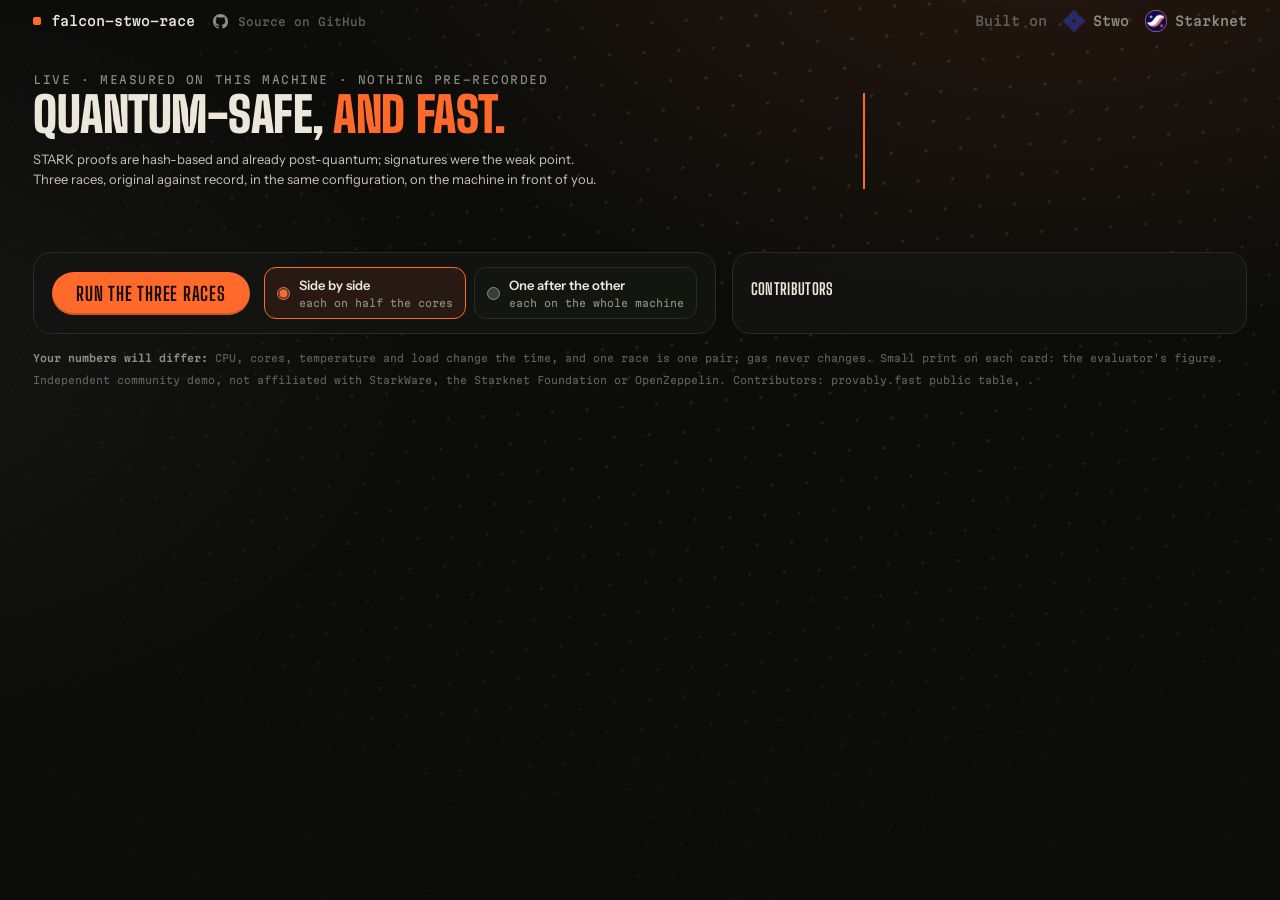
==== commit 67a31697: "Narrator beside the title: what each phase of a race does, then what it measured One step, title and" ====
--- a/web/index.html
+++ b/web/index.html
@@ -35,6 +35,11 @@
         <h1>Quantum-safe, <em>and fast.</em></h1>
         <p class="lede"><span>STARK proofs are hash-based and already post-quantum; signatures were the weak point.</span> <span>Three races, original against record, in the same configuration, on the machine in front of you.</span></p>
       </div>
+      <aside id="narrator" class="narrator" aria-live="polite">
+        <p class="n-step"></p>
+        <p class="n-title"></p>
+        <p class="n-body"></p>
+      </aside>
     </section>
 
     <section id="lanes" class="lanes" aria-live="polite"></section>
--- a/web/styles.css
+++ b/web/styles.css
@@ -58,7 +58,7 @@
   min-height: 100vh; padding: 0 var(--gutter);
 }
 /* Everything under the header sits in the middle of the remaining height. */
-.stage { align-self: start; padding: 1vh 0 2vh; }
+.stage { align-self: start; padding: clamp(12px, 4vh, 56px) 0 2vh; }
 
 /* Header */
 .top { display: flex; justify-content: space-between; align-items: center; padding: 14px 0 6px; font: 500 13px/1 var(--mono); }
@@ -73,7 +73,18 @@
 .built img { width: 22px; height: 22px; border-radius: 6px; }
 
 /* Title row */
-.hero { padding: 10px 0 30px; }
+.hero { padding: 0 0 clamp(28px, 5.5vh, 72px); display: grid; grid-template-columns: minmax(0, 1fr) minmax(300px, 30vw); gap: 32px; align-items: end; }
+/* The narrator: one line of context per phase of a race, beside the title (and in a screen recording). */
+.narrator { border-left: 2px solid var(--rec); padding: 2px 0 2px 18px; min-height: 96px; opacity: 0; animation: rise .8s var(--ease) forwards; animation-delay: 240ms; }
+.narrator.swap .n-step, .narrator.swap .n-title, .narrator.swap .n-body { animation: narrate .55s var(--ease) both; }
+.narrator.swap .n-title { animation-delay: 60ms; }
+.narrator.swap .n-body { animation-delay: 120ms; }
+.n-step { font: 400 11px/1.4 var(--mono); text-transform: uppercase; letter-spacing: 0.14em; color: var(--rec); margin: 0 0 6px; }
+.n-title { font: 800 clamp(18px, 1.5vw, 26px)/1.1 var(--display); text-transform: uppercase; margin: 0 0 6px; }
+.n-body { margin: 0; color: #c9c4b7; font-size: 13px; line-height: 1.5; max-width: 46ch; }
+@keyframes narrate { from { opacity: 0; transform: translateY(6px); } to { opacity: 1; transform: none; } }
+@media (max-width: 1100px) { .hero { grid-template-columns: 1fr; gap: 18px; } }
+@media (prefers-reduced-motion: reduce) { .narrator.swap .n-step, .narrator.swap .n-title, .narrator.swap .n-body { animation: none; } }
 .eyebrow { font: 400 11px/1.4 var(--mono); text-transform: uppercase; letter-spacing: 0.14em; color: var(--muted); margin: 0 0 6px; }
 h1 { font: 900 clamp(40px, 4.4vw, 76px)/0.9 var(--display); text-transform: uppercase; letter-spacing: -0.01em; margin: 0; }
 h1 em { font-style: normal; color: var(--rec); }
@@ -180,7 +191,7 @@
 
 /* Dock: run controls and contributors, under the cards */
 /* Dock under the cards: run controls, then the contributors on their own row. */
-.dock { display: grid; grid-template-columns: auto minmax(0, 1fr); gap: 16px; margin-top: 30px; }
+.dock { display: grid; grid-template-columns: auto minmax(0, 1fr); gap: 16px; margin-top: clamp(22px, 4vh, 48px); }
 .dock-card { padding: 20px 24px; border: 1px solid var(--line); border-radius: var(--r); background: var(--panel); backdrop-filter: blur(6px); }
 .dock-run { display: flex; align-items: center; gap: 14px; flex-wrap: wrap; }
 .go {
@@ -247,7 +258,7 @@
 }
 @media (max-height: 960px) and (min-width: 1100px) {
   .top { padding: 10px 0 4px; }
-  .hero { padding: 4px 0 20px; }
+  .hero { padding: 0 0 clamp(20px, 4vh, 40px); }
   h1 { font-size: clamp(36px, 3.8vw, 60px); }
   .lede { font-size: 13px; }
   .lane-info { padding: 12px 16px 10px; gap: 6px 12px; }
@@ -256,7 +267,7 @@
   .verdict-num { font-size: clamp(38px, 3.4vw, 58px); }
   .lane-race { padding: 10px 14px; gap: 8px; }
   .viz { height: clamp(200px, 23vh, 220px); }
-  .dock { margin-top: 20px; }
+  .dock { margin-top: clamp(16px, 3vh, 32px); }
   .dock-card { padding: 14px 18px; }
   .go { padding: 12px 24px; font-size: 19px; }
   .people img { width: 26px; height: 26px; }
